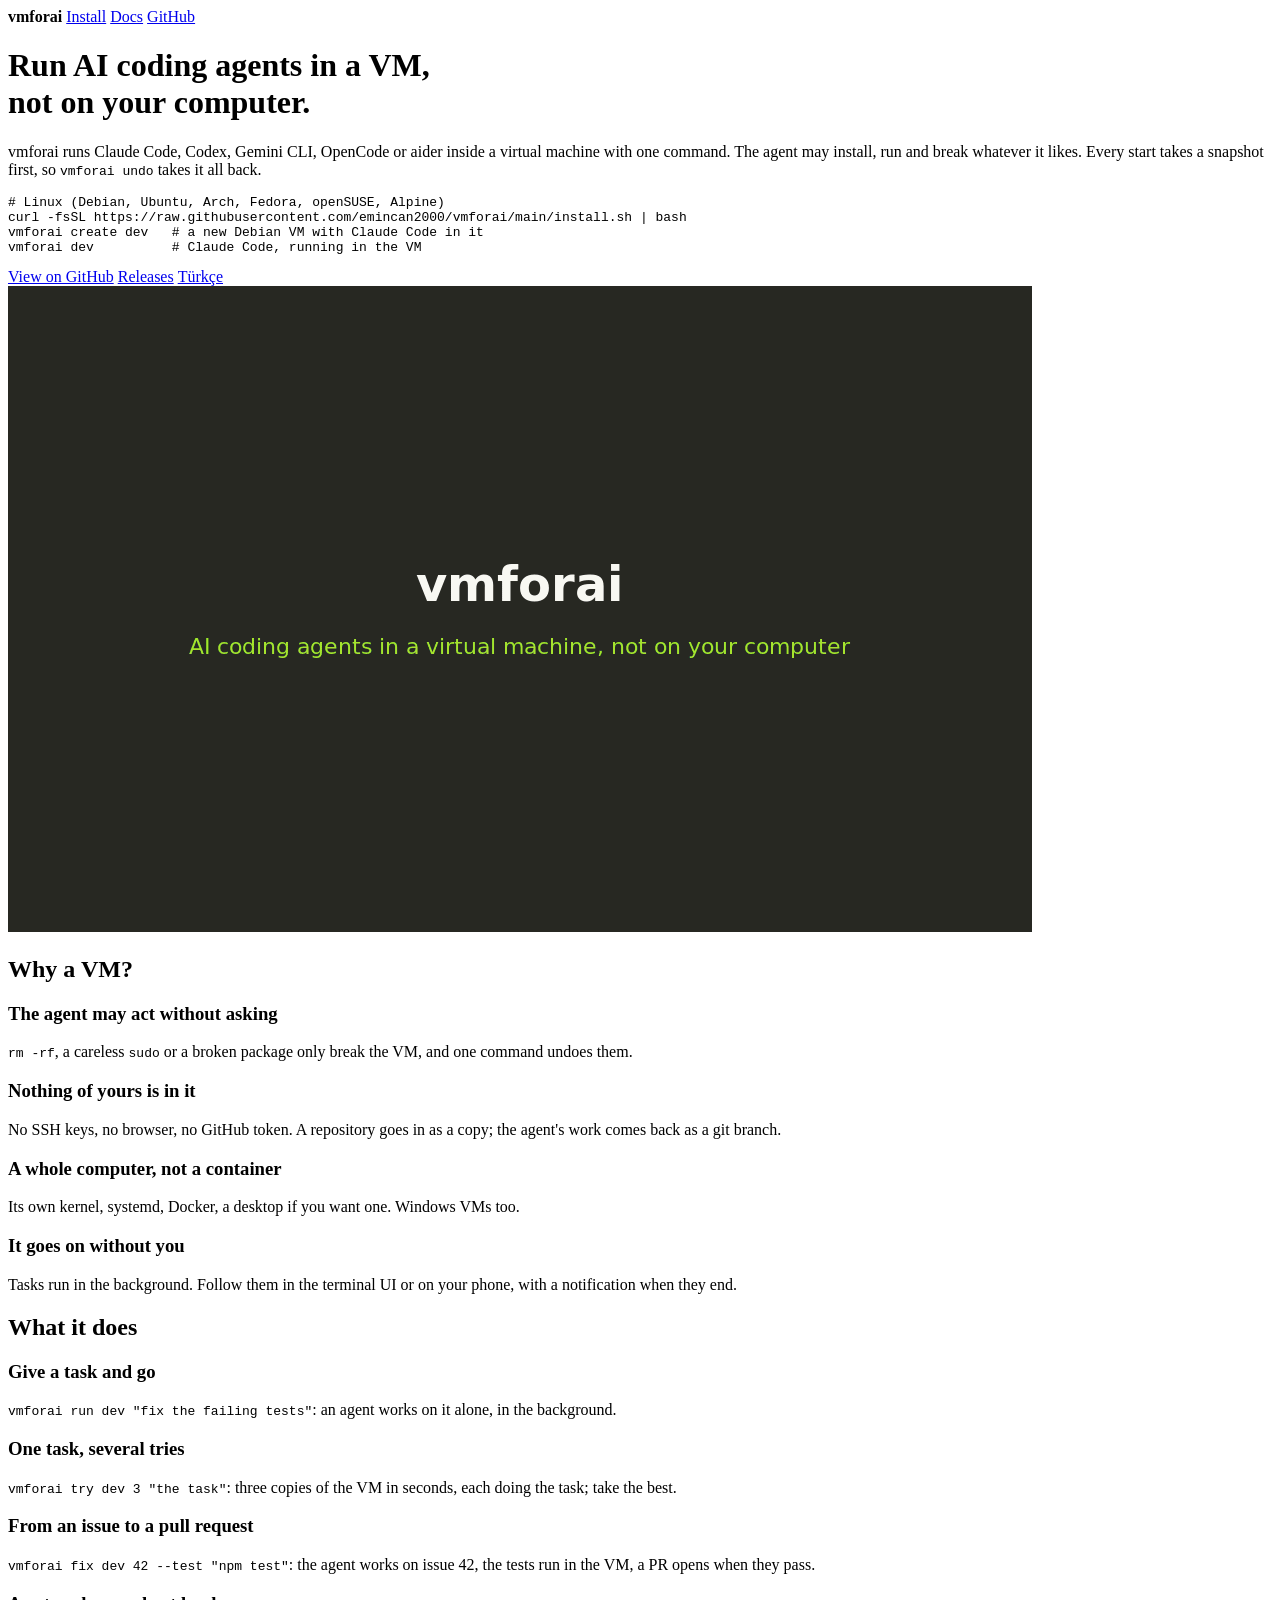
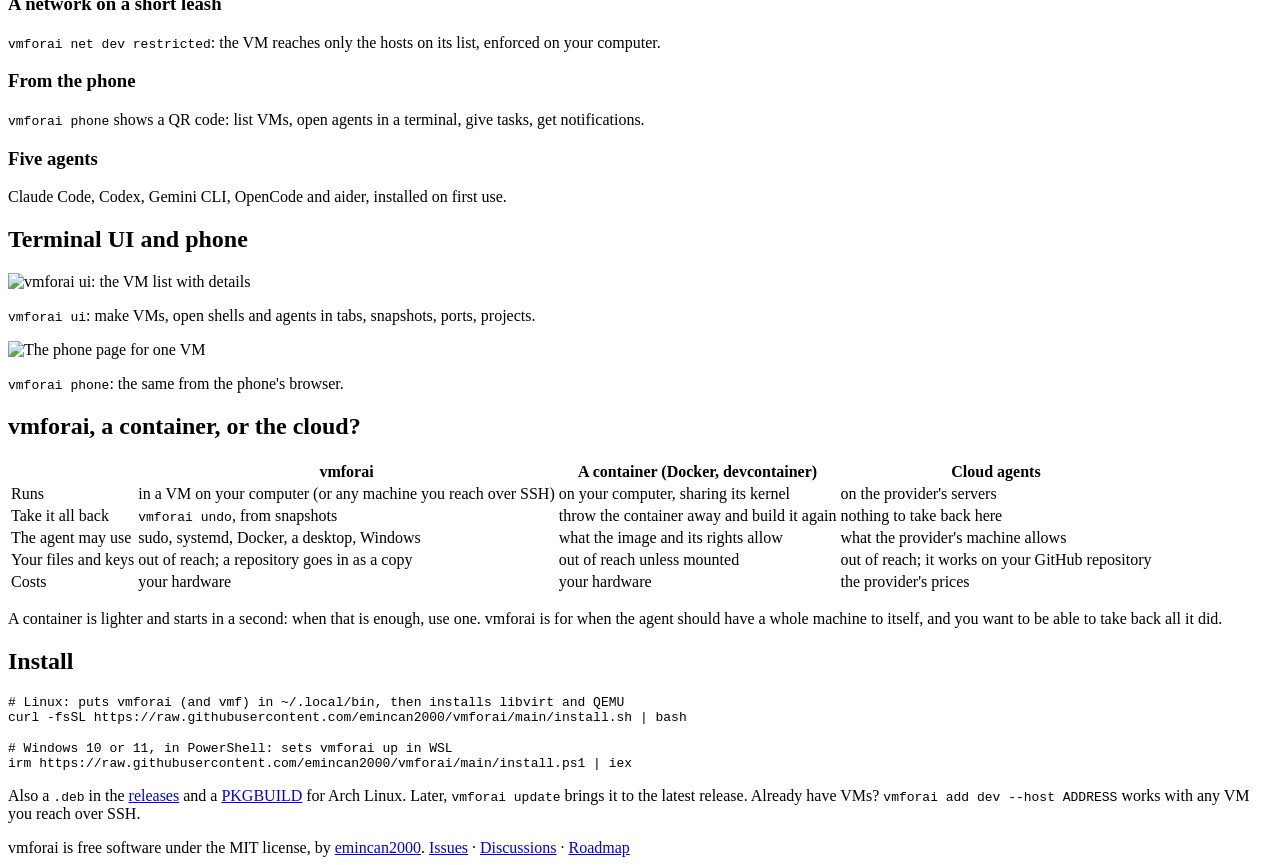
==== docs/index.html @ 39bac490 "Demo GIF: a VM's desktop in the browser, clicked with the mouse A fourth part: vmforai view dev in t" ====
<!doctype html>
<html lang="en">
<head>
<meta charset="utf-8">
<meta name="viewport" content="width=device-width, initial-scale=1">
<title>vmforai</title>
<meta name="description" content="Run Claude Code, Codex, Gemini CLI, OpenCode or aider inside a VM sandbox, not on your computer. One command, a snapshot every start, undo.">
<meta property="og:title" content="vmforai: AI coding agents in a VM sandbox">
<meta property="og:description" content="Run Claude Code, Codex, Gemini CLI, OpenCode or aider inside a VM, not on your computer. A snapshot every start; undo takes it all back.">
<meta property="og:image" content="https://emincan2000.github.io/vmforai/social-preview.png">
<meta property="og:type" content="website">
<meta name="twitter:card" content="summary_large_image">
<link rel="icon" href="data:image/svg+xml,%3Csvg xmlns='http://www.w3.org/2000/svg' viewBox='0 0 32 32'%3E%3Crect width='32' height='32' rx='7' fill='%23171c19'/%3E%3Cpath d='M8 11l6 5-6 5M16 22h8' stroke='%239cc28f' stroke-width='3' fill='none' stroke-linecap='round' stroke-linejoin='round'/%3E%3C/svg%3E">
<link rel="stylesheet" href="site.css">
<link rel="alternate" hreflang="en" href="https://emincan2000.github.io/vmforai/">
<link rel="alternate" hreflang="tr" href="https://emincan2000.github.io/vmforai/tr/">
</head>
<body>
<main>
<nav>
  <b>vmforai</b>
  <span>
    <a href="#install">Install</a>
    <a href="https://github.com/emincan2000/vmforai#commands">Docs</a>
    <a href="https://github.com/emincan2000/vmforai">GitHub</a>
  </span>
</nav>

<h1>Run AI coding agents in a VM,<br>not on your computer.</h1>
<p class="lead">vmforai runs Claude Code, Codex, Gemini CLI, OpenCode or aider inside a
virtual machine with one command. The agent may install, run and break whatever it
likes. Every start takes a snapshot first, so <code>vmforai undo</code> takes it all back.</p>

<pre><span class="c"># Linux (Debian, Ubuntu, Arch, Fedora, openSUSE, Alpine)</span>
curl -fsSL https://raw.githubusercontent.com/emincan2000/vmforai/main/install.sh | bash
vmforai create dev   <span class="c"># a new Debian VM with Claude Code in it</span>
vmforai dev          <span class="c"># Claude Code, running in the VM</span></pre>

<div class="buttons">
  <a class="btn main" href="https://github.com/emincan2000/vmforai">View on GitHub</a>
  <a class="btn" href="https://github.com/emincan2000/vmforai/releases">Releases</a>
  <a class="btn" href="tr/" hreflang="tr" lang="tr">Türkçe</a>
</div>

<img class="hero-img" src="demo.gif" width="1024" height="646" alt="vmforai: the command line (a task, then undo), the terminal UI with all five agents in tabs, the phone giving a VM a task, and a VM's desktop in the browser">

<h2>Why a VM?</h2>
<div class="grid">
  <div class="card"><h3>The agent may act without asking</h3><p><code>rm -rf</code>, a careless <code>sudo</code> or a broken package only break the VM, and one command undoes them.</p></div>
  <div class="card"><h3>Nothing of yours is in it</h3><p>No SSH keys, no browser, no GitHub token. A repository goes in as a copy; the agent's work comes back as a git branch.</p></div>
  <div class="card"><h3>A whole computer, not a container</h3><p>Its own kernel, systemd, Docker, a desktop if you want one. Windows VMs too.</p></div>
  <div class="card"><h3>It goes on without you</h3><p>Tasks run in the background. Follow them in the terminal UI or on your phone, with a notification when they end.</p></div>
</div>

<h2>What it does</h2>
<div class="grid">
  <div class="card"><h3>Give a task and go</h3><p><code>vmforai run dev "fix the failing tests"</code>: an agent works on it alone, in the background.</p></div>
  <div class="card"><h3>One task, several tries</h3><p><code>vmforai try dev 3 "the task"</code>: three copies of the VM in seconds, each doing the task; take the best.</p></div>
  <div class="card"><h3>From an issue to a pull request</h3><p><code>vmforai fix dev 42 --test "npm test"</code>: the agent works on issue 42, the tests run in the VM, a PR opens when they pass.</p></div>
  <div class="card"><h3>A network on a short leash</h3><p><code>vmforai net dev restricted</code>: the VM reaches only the hosts on its list, enforced on your computer.</p></div>
  <div class="card"><h3>From the phone</h3><p><code>vmforai phone</code> shows a QR code: list VMs, open agents in a terminal, give tasks, get notifications.</p></div>
  <div class="card"><h3>Five agents</h3><p>Claude Code, Codex, Gemini CLI, OpenCode and aider, installed on first use.</p></div>
</div>

<h2>Terminal UI and phone</h2>
<div class="shots">
  <div><img src="ui.png" alt="vmforai ui: the VM list with details" loading="lazy"><p class="caption"><code>vmforai ui</code>: make VMs, open shells and agents in tabs, snapshots, ports, projects.</p></div>
  <div><img src="phone-vm.png" alt="The phone page for one VM" loading="lazy"><p class="caption"><code>vmforai phone</code>: the same from the phone's browser.</p></div>
</div>

<h2>vmforai, a container, or the cloud?</h2>
<div class="tablewrap">
<table>
  <tr><th></th><th>vmforai</th><th>A container (Docker, devcontainer)</th><th>Cloud agents</th></tr>
  <tr><td>Runs</td><td>in a VM on your computer (or any machine you reach over SSH)</td><td>on your computer, sharing its kernel</td><td>on the provider's servers</td></tr>
  <tr><td>Take it all back</td><td><code>vmforai undo</code>, from snapshots</td><td>throw the container away and build it again</td><td>nothing to take back here</td></tr>
  <tr><td>The agent may use</td><td>sudo, systemd, Docker, a desktop, Windows</td><td>what the image and its rights allow</td><td>what the provider's machine allows</td></tr>
  <tr><td>Your files and keys</td><td>out of reach; a repository goes in as a copy</td><td>out of reach unless mounted</td><td>out of reach; it works on your GitHub repository</td></tr>
  <tr><td>Costs</td><td>your hardware</td><td>your hardware</td><td>the provider's prices</td></tr>
</table>
</div>
<p>A container is lighter and starts in a second: when that is enough, use one.
vmforai is for when the agent should have a whole machine to itself, and you want
to be able to take back all it did.</p>

<h2 id="install">Install</h2>
<pre><span class="c"># Linux: puts vmforai (and vmf) in ~/.local/bin, then installs libvirt and QEMU</span>
curl -fsSL https://raw.githubusercontent.com/emincan2000/vmforai/main/install.sh | bash</pre>
<p></p>
<pre><span class="c"># Windows 10 or 11, in PowerShell: sets vmforai up in WSL</span>
irm https://raw.githubusercontent.com/emincan2000/vmforai/main/install.ps1 | iex</pre>
<p>Also a <code>.deb</code> in the <a href="https://github.com/emincan2000/vmforai/releases">releases</a> and a
<a href="https://github.com/emincan2000/vmforai/tree/main/packaging/aur">PKGBUILD</a> for Arch Linux.
Later, <code>vmforai update</code> brings it to the latest release.
Already have VMs? <code>vmforai add dev --host ADDRESS</code> works with any VM you reach over SSH.</p>

<footer>
  vmforai is free software under the MIT license, by
  <a href="https://github.com/emincan2000">emincan2000</a>.
  <a href="https://github.com/emincan2000/vmforai/issues">Issues</a> ·
  <a href="https://github.com/emincan2000/vmforai/discussions">Discussions</a> ·
  <a href="https://github.com/emincan2000/vmforai/blob/main/ROADMAP.md">Roadmap</a>
</footer>
</main>
<script src="site.js"></script>
</body>
</html>
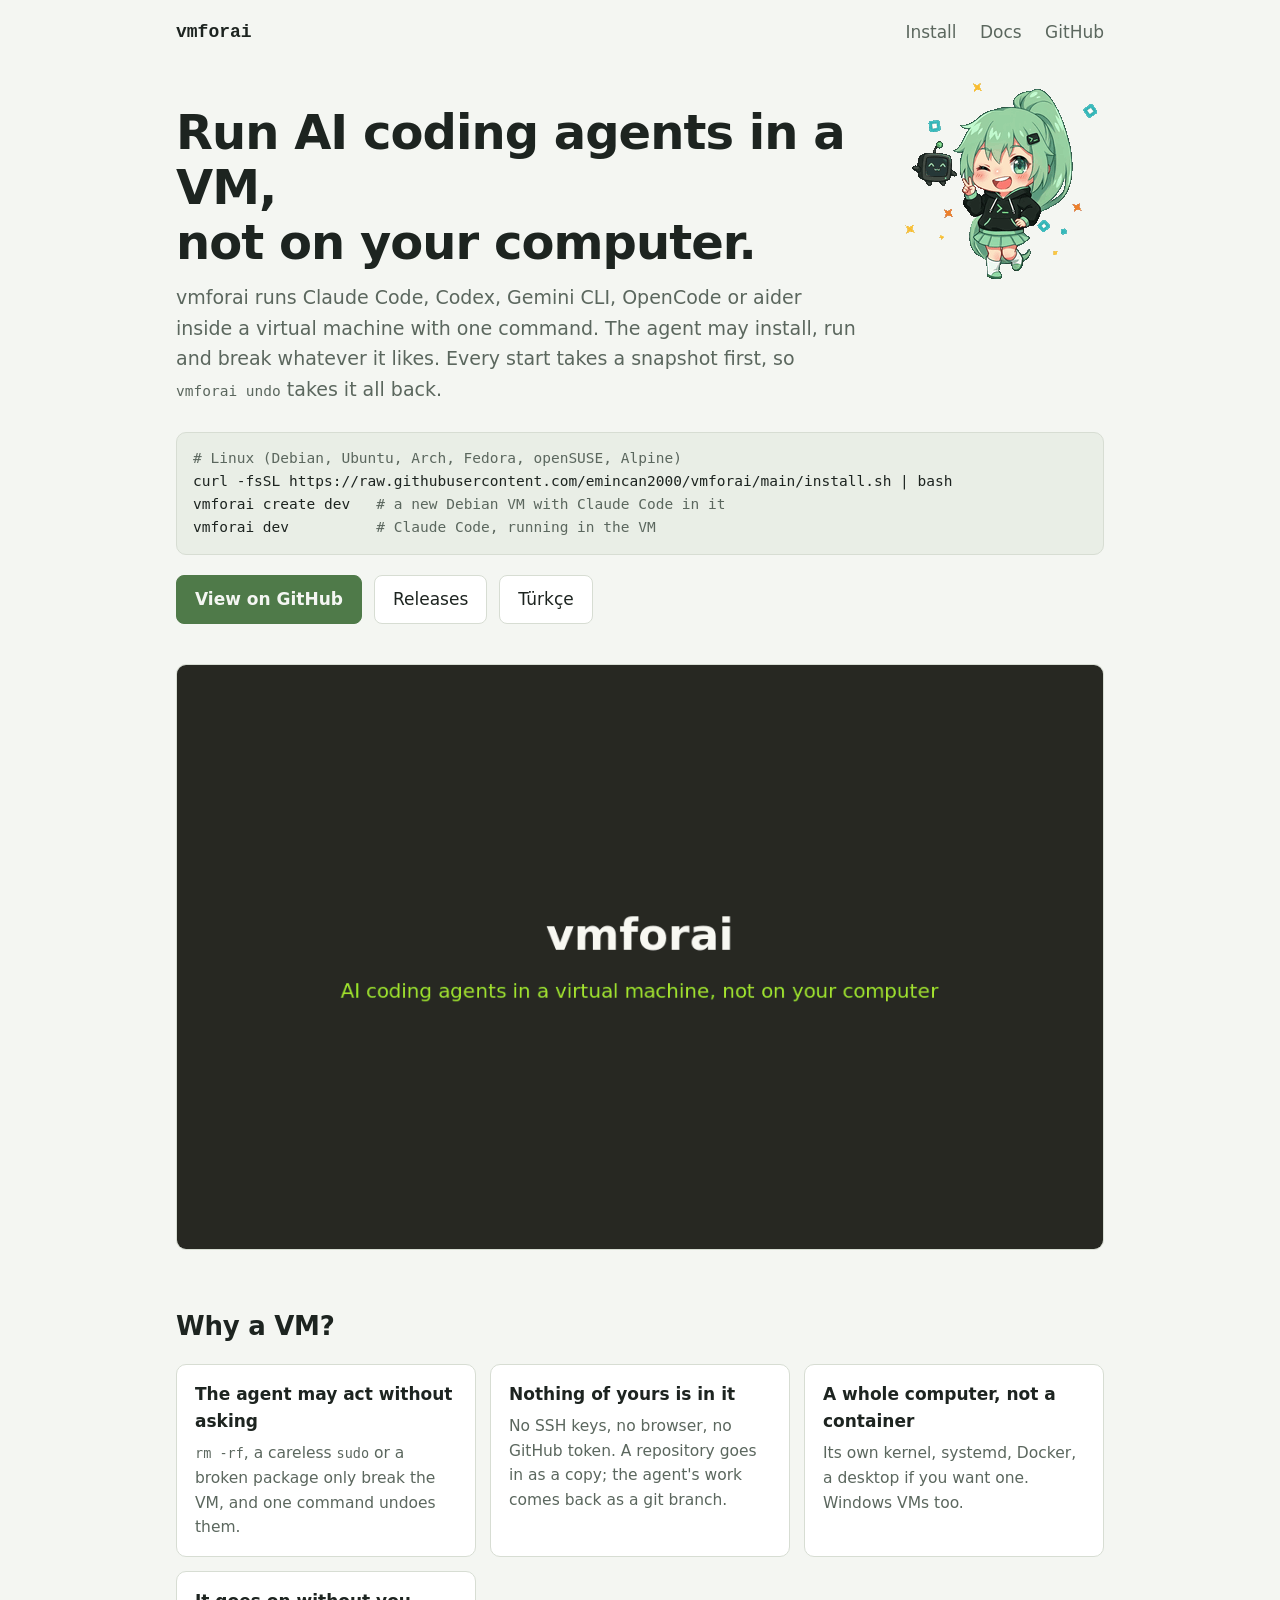
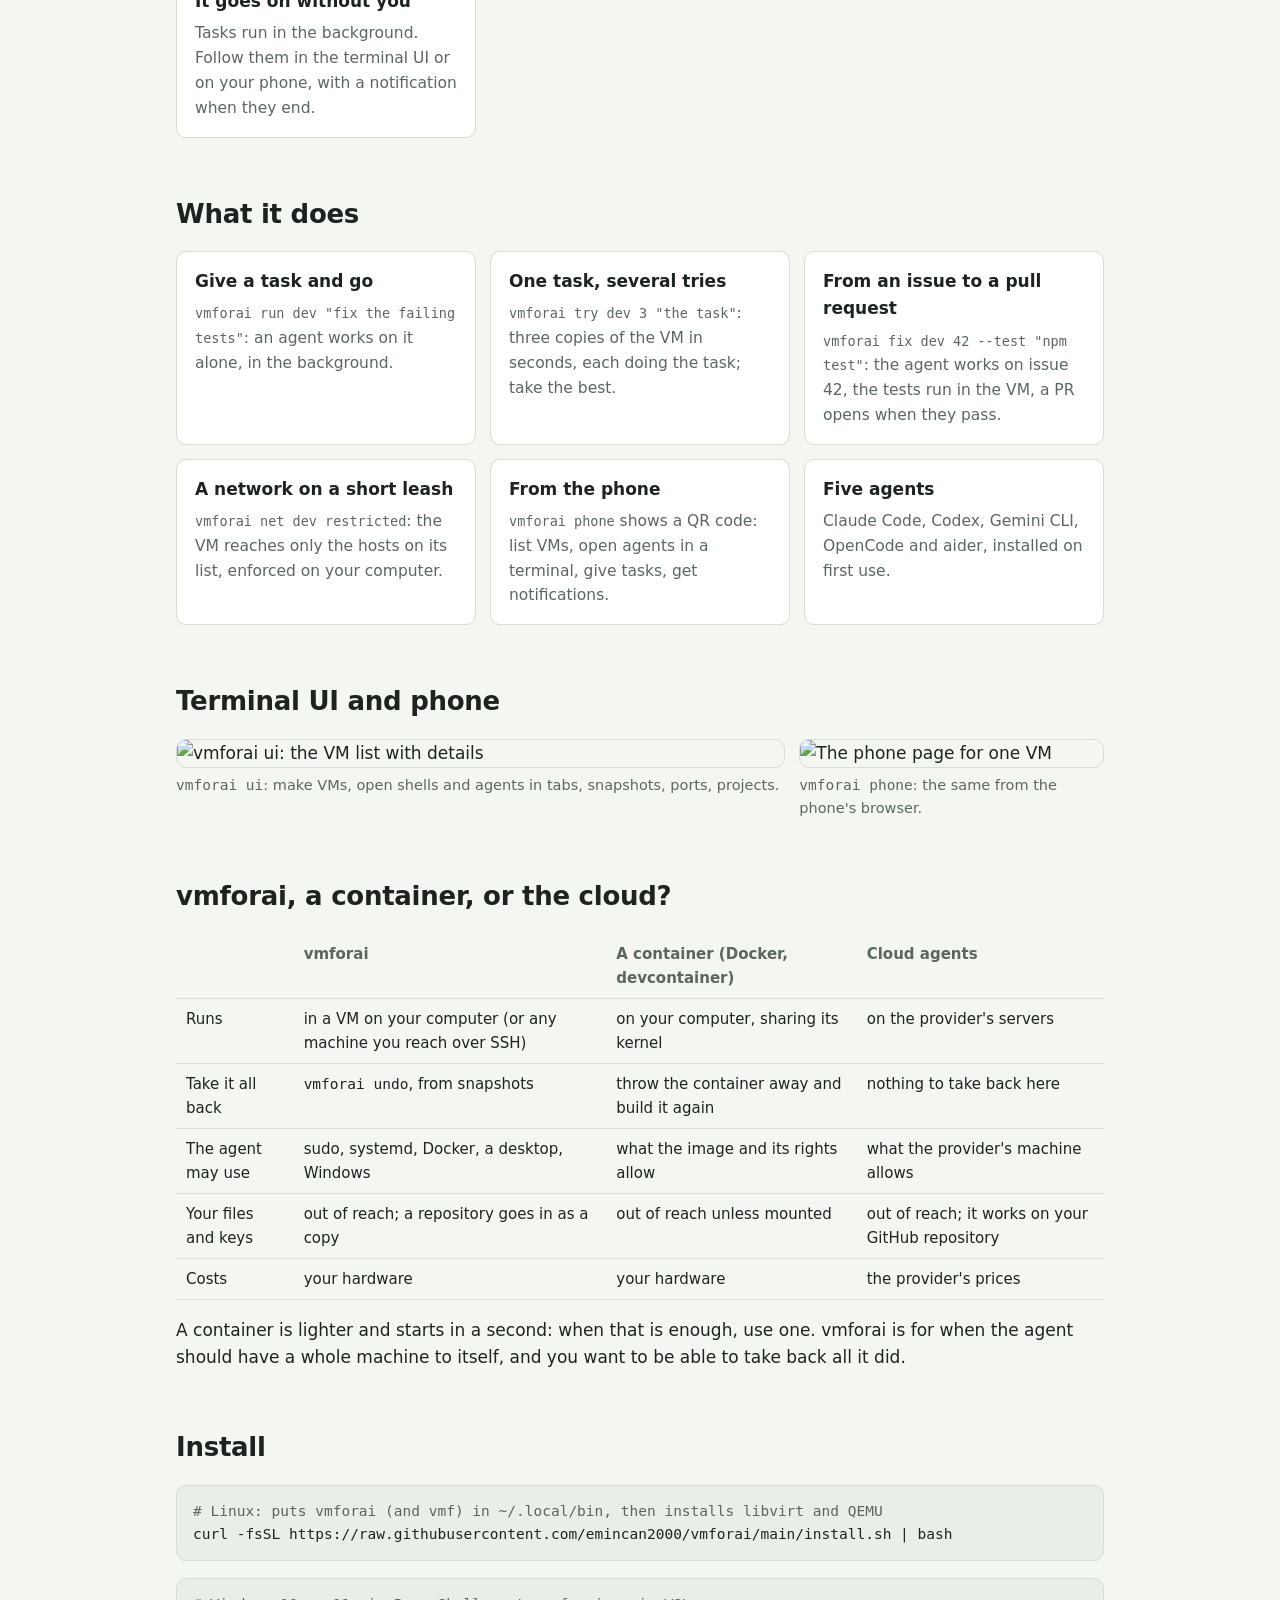
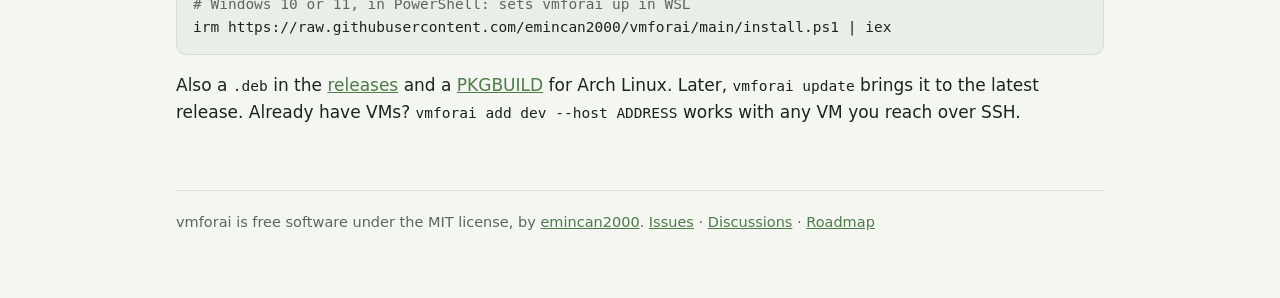
==== commit 9e32a0de: "Vimi, the mascot, dancing at the top of the README and the site" ====
--- a/docs/index.html
+++ b/docs/index.html
@@ -26,6 +26,7 @@
   </span>
 </nav>
 
+<img class="mascot" src="vimi.gif" width="200" height="199" alt="Vimi, the vmforai mascot, dancing with her robot Bit">
 <h1>Run AI coding agents in a VM,<br>not on your computer.</h1>
 <p class="lead">vmforai runs Claude Code, Codex, Gemini CLI, OpenCode or aider inside a
 virtual machine with one command. The agent may install, run and break whatever it
--- a/docs/site.css
+++ b/docs/site.css
@@ -0,0 +1,58 @@
+:root {
+  --bg: #f4f6f2; --panel: #ffffff; --line: #d7ddd3; --text: #1d2420;
+  --dim: #5b675e; --green: #4f7a49; --code: #e9eee6;
+}
+@media (prefers-color-scheme: dark) {
+  :root {
+    --bg: #171c19; --panel: #1f2621; --line: #333d36; --text: #e6ebe4;
+    --dim: #9ba79d; --green: #9cc28f; --code: #121613;
+  }
+}
+* { box-sizing: border-box; }
+body {
+  margin: 0; background: var(--bg); color: var(--text);
+  font: 17px/1.6 "Inter", system-ui, -apple-system, "Segoe UI", sans-serif;
+}
+a { color: var(--green); }
+main { max-width: 960px; margin: 0 auto; padding: 0 16px 64px; }
+nav { display: flex; justify-content: space-between; align-items: center; padding: 18px 0; }
+nav b { font-family: "JetBrains Mono", ui-monospace, monospace; font-size: 18px; }
+nav a { margin-left: 18px; text-decoration: none; color: var(--dim); }
+nav a:hover { color: var(--text); }
+h1 { font-size: clamp(30px, 5.5vw, 48px); line-height: 1.15; margin: 40px 0 12px; letter-spacing: -0.02em; }
+h2 { font-size: 26px; margin: 56px 0 16px; letter-spacing: -0.01em; }
+.lead { font-size: 19px; color: var(--dim); max-width: 680px; margin: 0 0 28px; }
+code, pre { font-family: "JetBrains Mono", ui-monospace, "DejaVu Sans Mono", monospace; font-size: 14.5px; }
+pre {
+  background: var(--code); border: 1px solid var(--line); border-radius: 10px;
+  padding: 14px 16px; margin: 0; overflow-x: auto; position: relative;
+}
+pre .c { color: var(--dim); }
+.copy {
+  position: absolute; top: 8px; right: 8px; font: 13px system-ui, sans-serif;
+  background: var(--panel); color: var(--dim); border: 1px solid var(--line);
+  border-radius: 6px; padding: 3px 10px; cursor: pointer;
+}
+.copy:hover { color: var(--text); }
+.buttons { display: flex; gap: 12px; flex-wrap: wrap; margin-top: 20px; }
+.btn {
+  display: inline-block; padding: 10px 18px; border-radius: 8px; text-decoration: none;
+  border: 1px solid var(--line); color: var(--text); background: var(--panel);
+}
+.btn.main { background: var(--green); border-color: var(--green); color: var(--bg); font-weight: 600; }
+img { max-width: 100%; height: auto; display: block; border-radius: 10px; border: 1px solid var(--line); }
+.hero-img { margin-top: 40px; }
+.grid { display: grid; grid-template-columns: repeat(auto-fit, minmax(260px, 1fr)); gap: 14px; }
+.card { background: var(--panel); border: 1px solid var(--line); border-radius: 10px; padding: 16px 18px; }
+.card h3 { margin: 0 0 6px; font-size: 17px; }
+.card p { margin: 0; color: var(--dim); font-size: 15.5px; }
+.card code { font-size: 13.5px; }
+.shots { display: grid; grid-template-columns: 2fr 1fr; gap: 14px; align-items: start; }
+.mascot { float: right; margin: 16px 0 0 16px; border: 0; border-radius: 0; }
+@media (max-width: 640px) { .shots { grid-template-columns: 1fr; } .mascot { width: 120px; height: auto; } }
+.caption { color: var(--dim); font-size: 14.5px; margin: 6px 0 0; }
+table { width: 100%; border-collapse: collapse; font-size: 15px; }
+th, td { text-align: left; padding: 8px 10px; border-bottom: 1px solid var(--line); vertical-align: top; }
+th { color: var(--dim); font-weight: 600; }
+.tablewrap { overflow-x: auto; }
+footer { color: var(--dim); font-size: 14.5px; border-top: 1px solid var(--line); margin-top: 64px; padding-top: 20px; }
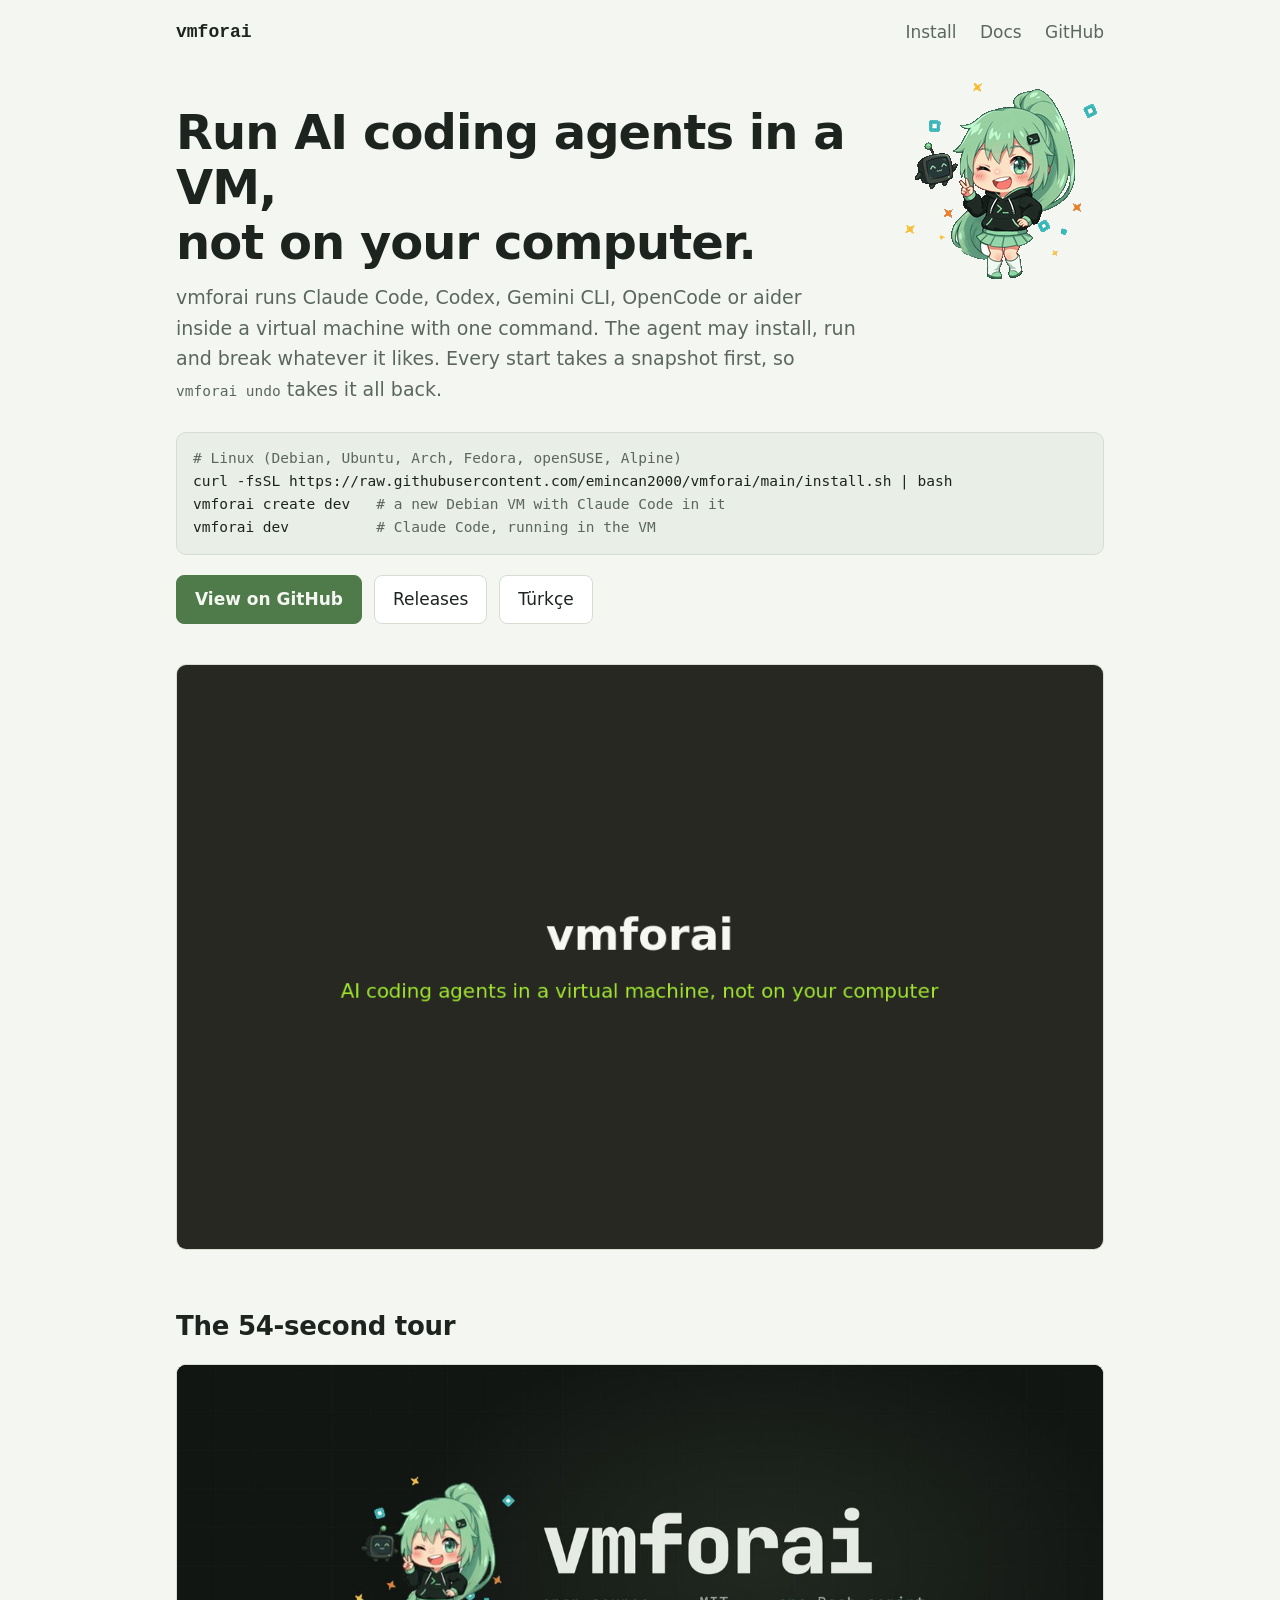
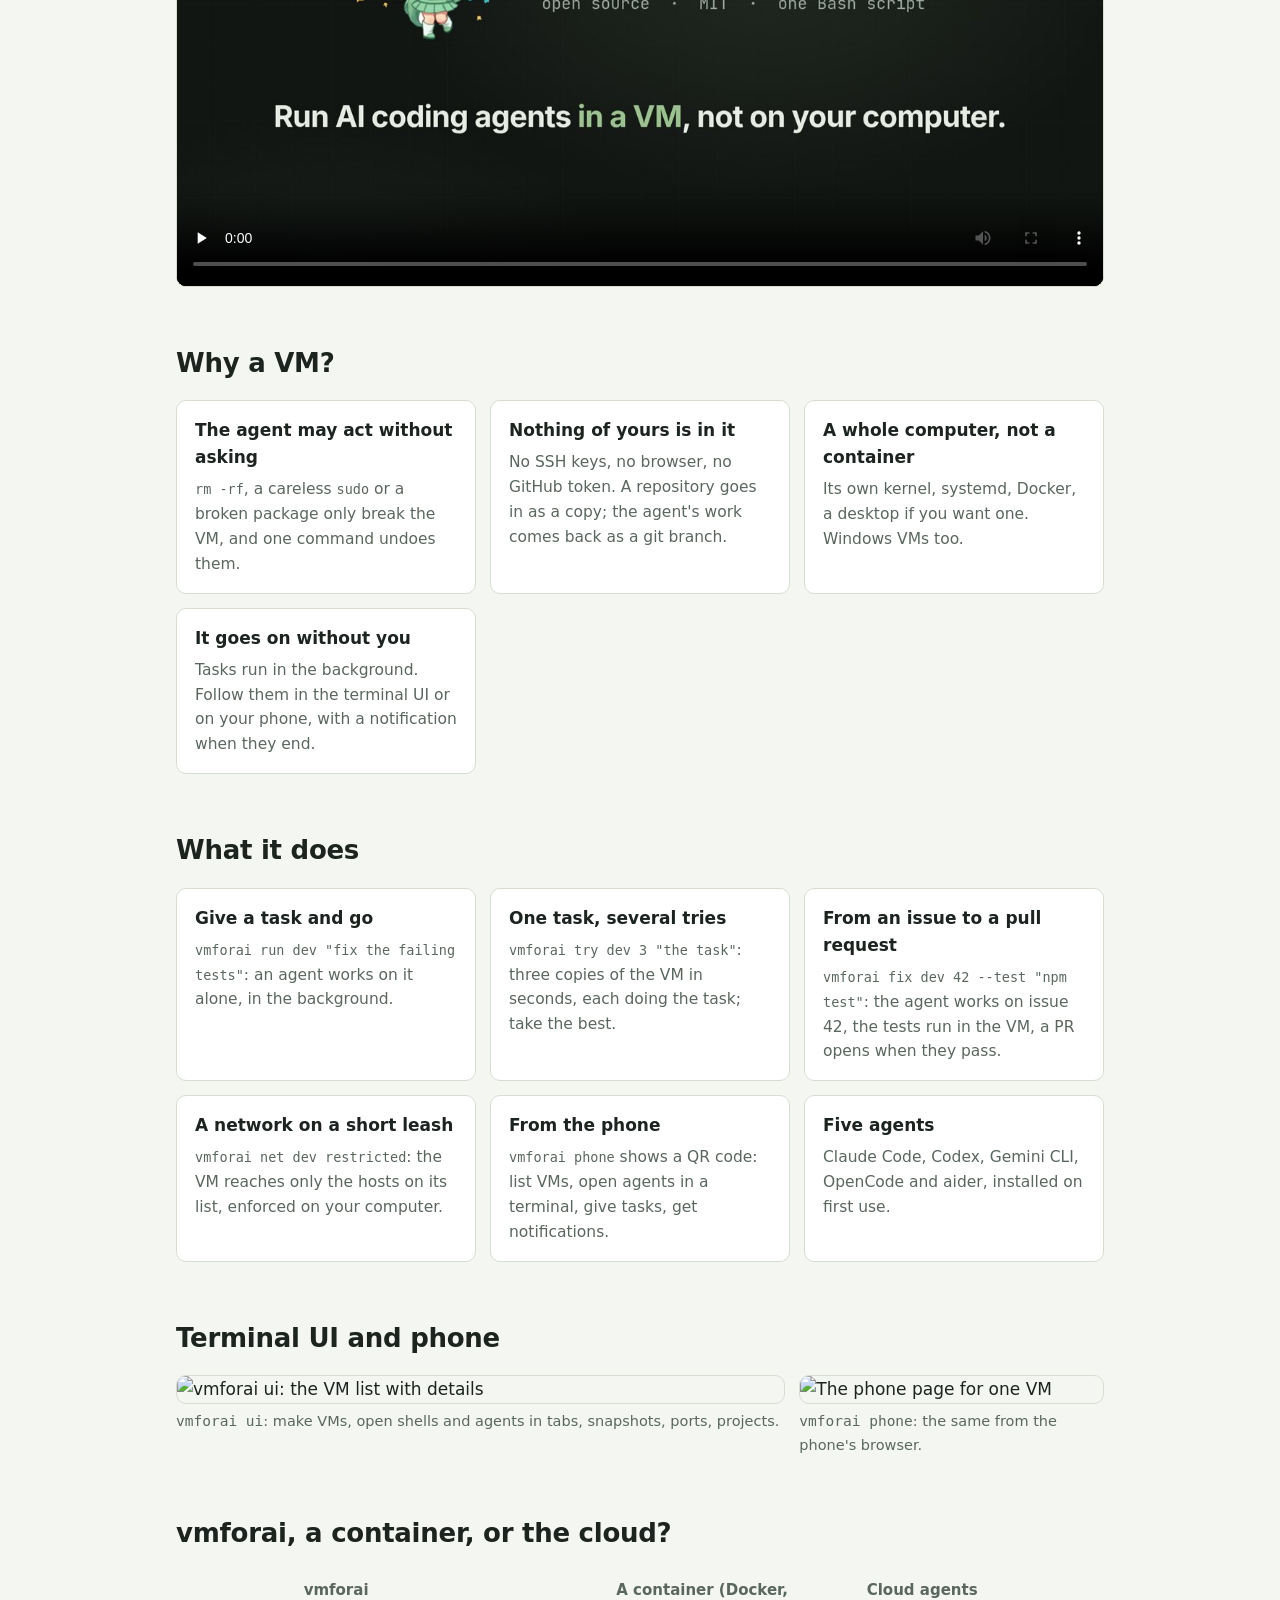
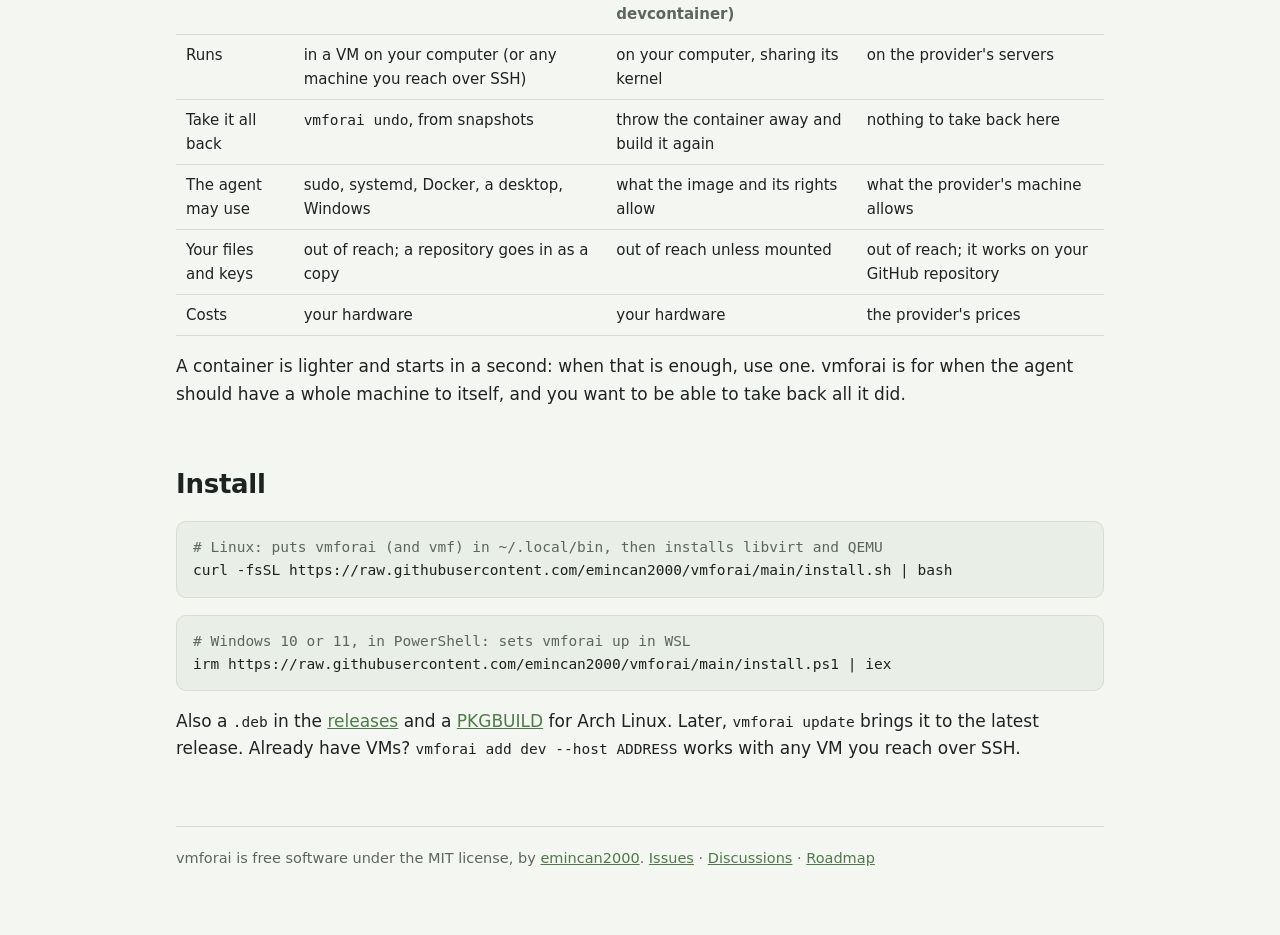
==== commit b04c1593: "A 54-second video tour in the README and on the site, next to the GIF" ====
--- a/docs/index.html
+++ b/docs/index.html
@@ -44,6 +44,13 @@
 </div>
 
 <img class="hero-img" src="demo.gif" width="1024" height="646" alt="vmforai: the command line (a task, then undo), the terminal UI with all five agents in tabs, the phone giving a VM a task, and a VM's desktop in the browser">
+
+<h2 id="video">The 54-second tour</h2>
+<video class="tour" controls preload="none" playsinline poster="video-poster.jpg" width="1280" height="720"
+  aria-label="vmforai in 54 seconds, with music: every feature, from a new VM to undo and the phone">
+  <source src="vmforai.mp4" type="video/mp4">
+  <a href="vmforai.mp4">The video (MP4, 14 MB)</a>
+</video>
 
 <h2>Why a VM?</h2>
 <div class="grid">
--- a/docs/site.css
+++ b/docs/site.css
@@ -42,6 +42,7 @@
 .btn.main { background: var(--green); border-color: var(--green); color: var(--bg); font-weight: 600; }
 img { max-width: 100%; height: auto; display: block; border-radius: 10px; border: 1px solid var(--line); }
 .hero-img { margin-top: 40px; }
+.tour { display: block; width: 100%; height: auto; border-radius: 10px; border: 1px solid var(--line); background: #000; }
 .grid { display: grid; grid-template-columns: repeat(auto-fit, minmax(260px, 1fr)); gap: 14px; }
 .card { background: var(--panel); border: 1px solid var(--line); border-radius: 10px; padding: 16px 18px; }
 .card h3 { margin: 0 0 6px; font-size: 17px; }
